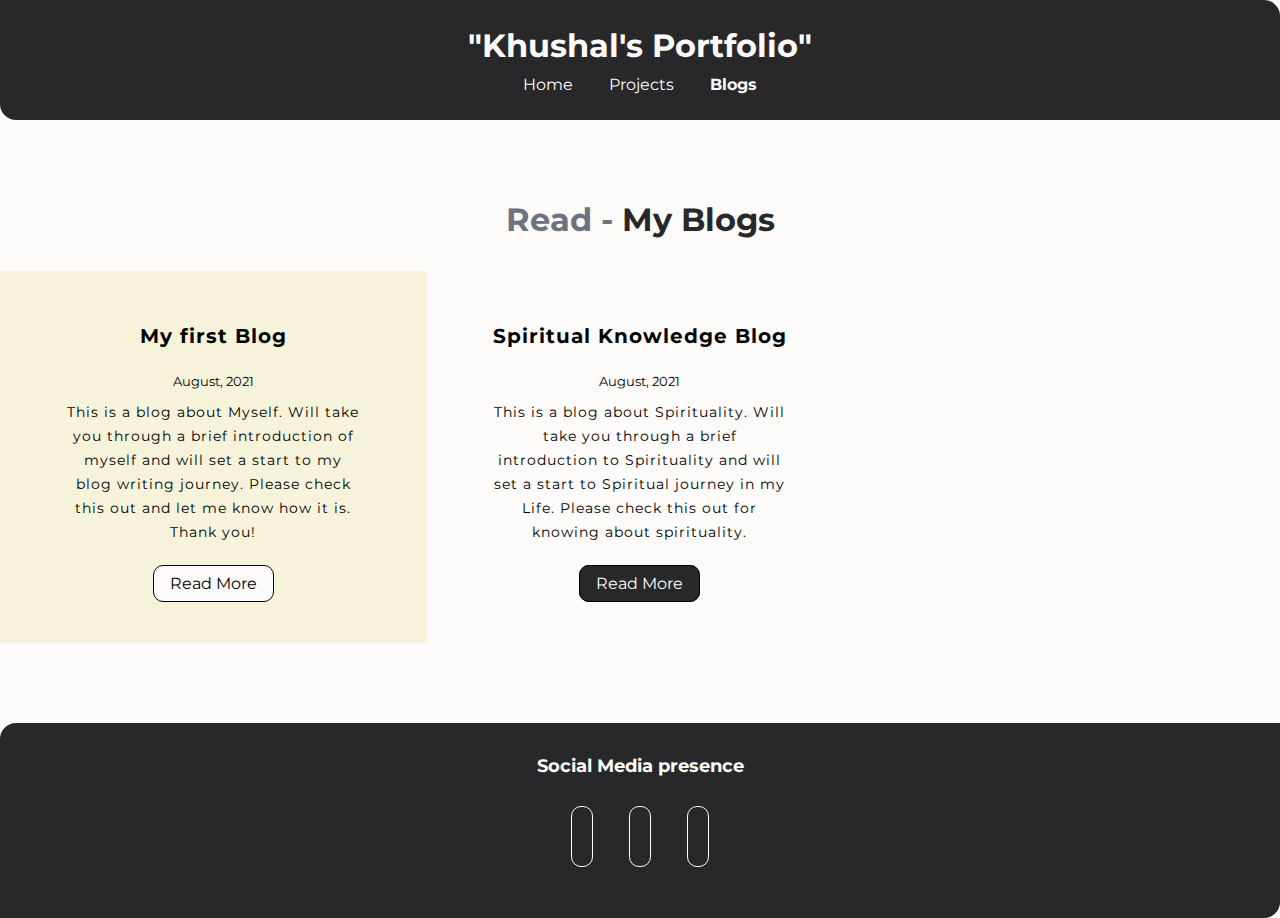
==== blog.html @ f7941032 "added more projects" ====
<!DOCTYPE html>
<html lang="en">
<head>
    <meta charset="UTF-8">
    <meta http-equiv="X-UA-Compatible" content="IE=edge">
    <meta name="viewport" content="width=device-width, initial-scale=1.0">
    <link rel="stylesheet" href="https://cdnjs.cloudflare.com/ajax/libs/font-awesome/6.1.1/css/all.min.css" integrity="sha512-KfkfwYDsLkIlwQp6LFnl8zNdLGxu9YAA1QvwINks4PhcElQSvqcyVLLD9aMhXd13uQjoXtEKNosOWaZqXgel0g==" crossorigin="anonymous" referrerpolicy="no-referrer" />
    <link href="style.css" rel="stylesheet"/>
    <title>Blogs | Khushal</title>
</head>
<body>

    <nav class="navigation container">
        <div class="nav-brand"><h1 class="size">"Khushal's Portfolio"</h1></div>
        <ul class="list-non-bullet nav-pills">
            <li class="list-item-inline">
                <a class="link" href="index.html">Home</a>
            </li>
            <li class="list-item-inline">
                <a class="link" href="project.html">Projects</a>
            </li>
            <li class="list-item-inline">
                <a class="link link-active" href="blog.html"><strong>Blogs</strong></a>
            </li>
        </ul>
    </nav>


    <header class="hero">
        <h1 class="hero-heading">Read - <span class="headingg
           "> My Blogs</span></h1>
           
    </header>
    <ul class="list-non-bullet projects-ul">
        <li class="section ow">
            <article class="showcase-list container container-center">
                <h1>
                    My first Blog
                </h1>
                <small>August, 2021</small>
                <p>
                    This is a blog about Myself.
                    Will take you through a brief introduction of myself and will set a 
                    start to my blog writing journey. Please check this out and let me know
                    how it is.
                    Thank you!
                </p>
                <div class="site-bttn">
                <a class="link link-primary" href="">Read More</a></div>
            </article>
        </li>

        <li class="section">
            <article class="showcase-list container container-center">
                <h1>
                    Spiritual Knowledge Blog
                </h1>
                <small>August, 2021</small>
                <p>
                    This is a blog about Spirituality.
                    Will take you through a brief introduction to Spirituality and will set a 
                    start to Spiritual journey in my Life. Please check this out for knowing about spirituality.
                </p>
                <div class="site-bttn">
                <a class="link link-secondary" href="/">Read More</a></div>
            </article>
        </li>
    </ul>

    <footer class="footer">
        <div class="footer-header">Social Media presence</div>
        <ul class="social-links">
            <li class="list-item-inline">
                <a class="link" href="https://github.com/khushal-ingle" target="_blank"><i class="fa-brands fa-github"></i></a>
            </li>
    
            <li class="list-item-inline">
                <a class="link"href=" " target="_blank"><i class="fa-brands fa-linkedin"></i></a>
    
            </li>
         
            <li class="list-item-inline"><a class="link" href="https://www.instagram.com/_khushal_01/" target="_blank"><i class="fa-brands fa-instagram"></i>
            </a>
            </li> 
        </ul>
    </footer>
</body>
</html>
---- style.css ----
@import url('https://fonts.googleapis.com/css2?family=Montserrat:wght@400;700&display=swap');
@import url('https://fonts.googleapis.com/css2?family=Poppins:wght@200;400&display=swap');
*{
    padding: 0px;
    margin: 0px;
    box-sizing: border-box ;
}
body {
    font-family: 'Montserrat', sans-serif;
    margin: 0;
    background-color: var(--matte-white);
}

hr {
    margin: 2rem 0rem;
}

:root {
    --matte-black: #28282B;
    --off-white:#f7f3db;
    --matte-white:#FDFBF9;
}

.nav-pills{
    margin-bottom: 10px;
}

/* Spaces */

.margin-md{
        margin: 2rem;
    }
    
/* Container */
.container {
    text-align: center;
    padding: 0rem 1rem;
    /* padding-left: 1rem;
    padding-right: 1rem; */
}

.container-fluid {
    max-width: 650px;
    margin: auto;
}

.container-center {
    max-width: 650px;
    margin: auto;
}

/* Links */

.link{
    box-sizing: border-box;
    text-decoration: none;
    padding: 0.5rem 0.5rem;
    margin-top: 5rem;
    margin-bottom: 1rem;
    color:var(--matte-white);

}


.link-primary {
    text-decoration: none;
    color: #000000;
    border-radius: 10px;
    border: 1px solid #000000;
    text-decoration: none;
    padding: 0.5rem 1rem;
    background:var(--matte-white);
    /* border-bottom: #000000 solid 5px */
}

.link-secondary {
    text-decoration: none;
    background-color: var(--matte-black);
    border: #000000 solid 1px;
    /* border-bottom: #000000 solid 5px; */
    border-radius: 10px;
    color: var(--matte-white);
    padding: 0.5rem 1rem;
}
.projects-ul .section{
    padding: 50px 0;
}
.projects-ul {
    display: flex;
    flex-wrap: wrap;
}
li.section {
    width: 33.33%;
    padding: 0px 15px !important;
    margin-bottom: 30px;
}
.projects-ul .section .container {
    padding: 50px;
    height: 100%;
    position: relative;
    z-index: 21;
}
.projects-ul .section .container::before{
    content: '';
    position: absolute;
    width: 100%;
    height: 100%;
    left: 10px;
    top: 10px;
    z-index: -1;
    border: #000000 solid 1px;
    visibility: hidden;
}
.projects-ul .section .container:hover::before{
    visibility: visible;
}
.projects-ul h1 {
    font-size: 20px;
    line-height: 30px;
    letter-spacing: 1px;
}
/* Lists */

.list-non-bullet {
    list-style: none;
    padding: 0;

}

.list-item-inline {
    display: inline;
    padding: 0rem 0.5rem;
}

/* Navigation */

.navigation {
    background-color: var(--matte-black);
    color: var(--matte-white);
    padding: 1rem;
    border-bottom-left-radius: 1rem;
    border-top-right-radius: 1rem;
}

.navigation .link {
    color: var(--matte-white);
}


.navigation .nav-brand {
    font-weight: bold;

}




/* header */

.hero {
    padding: 2rem;
    padding-top: 5rem;

}
.site-bttn {
    margin: 30px 0 0;
}
.footer {
    margin-top: 50px;
}
.hero .hero-img {
    max-width: 350px;
    display: block;
    margin: auto;
    margin-bottom: 40px;
}
section.section {
    padding: 50px 0;
    border: #ffffff solid 20px;
    position: relative;
    z-index: 21;
}
section.section:before {
    content: '';
    position: absolute;
    width: 100%;
    height: 100%;
    left: 10px;
    top: 10px;
    z-index: -1;
    border: #000000 solid 1px;
}
.hero .hero-heading {
    text-align: center;
    font-size: 2rem;
    color: #6B7280;
}

.hero .hero-heading .headingg {
    color: var(--matte-black);
}

/* Sections */

.section h1 {
    text-align: center;
    margin-bottom: 20px;
    margin-top: 0px;
}

.ow {
    background-color: var(--off-white);

}

.centers {
    min-width: 600px;
    margin: auto;
}


/* footers */
.footer{
    background-color:var(--matte-black);
    padding: 2rem 1rem;
    text-align: center;
    color: var(--matte-white);
    border-bottom-right-radius: 1rem;
    border-top-left-radius: 1rem;
} 

.footer {
    color: var(--matte-white);
}

.footer .footer-header{
    margin: 0rem 0rem 1rem 0rem;
    font-weight: bold;
    font-size: large;
}
.footer ul{
    color: var(--matte-white);
    padding-inline-start: 0px;
    margin: 40px 0px 30px 0px;


}

.footer li a.link{
    font-size: 2rem;
    padding: 10px;
    margin: 10px;
    border: 1px solid var(--matte-white);
    border-radius: 10px;
}

.size{
    font-size: 2rem;
    margin: 10px 0px;
}
p {
    line-height: 24px;
    letter-spacing: 1px;
    font-size: 14px;
}
.section p{
    margin-top: 10px;
}
@media only screen and (max-width:1170px){
.projects-ul .section .container{
    padding: 30px;
}
.link-secondary, .link-primary{
    font-size: 13px;
}
}
@media only screen and (max-width:950px){
.link-secondary, .link-primary{
    width: 100%;
    display: block;
    margin: 10px 0;
}
}
@media only screen and (max-width:850px){
.projects-ul .section .container {
    padding: 20px;
}
}
@media only screen and (max-width:767px){
li.section {
    width: 100%;
}
}
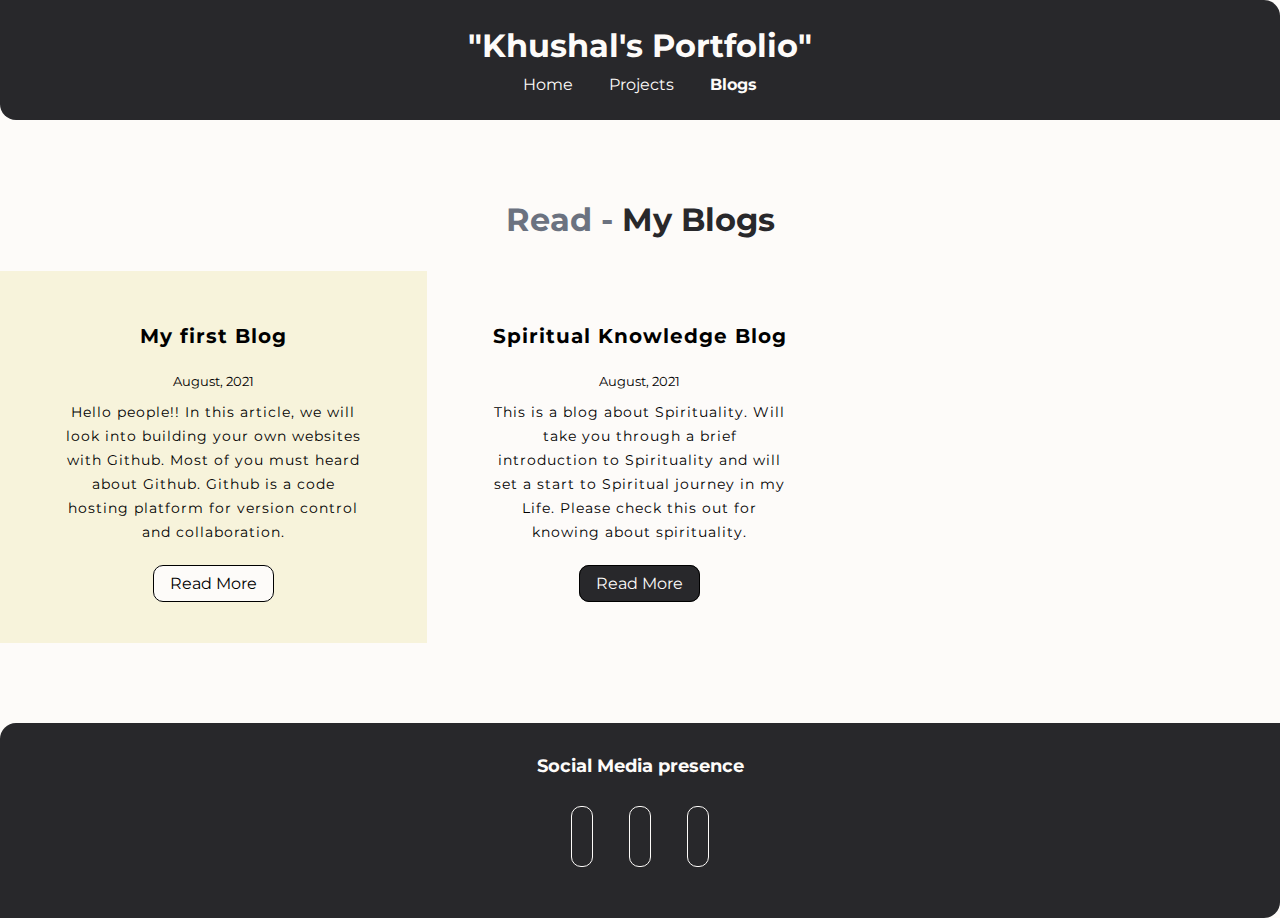
==== commit a7b8a2e8: "added : github blog" ====
--- a/blog.html
+++ b/blog.html
@@ -39,14 +39,10 @@
                 </h1>
                 <small>August, 2021</small>
                 <p>
-                    This is a blog about Myself.
-                    Will take you through a brief introduction of myself and will set a 
-                    start to my blog writing journey. Please check this out and let me know
-                    how it is.
-                    Thank you!
+                    Hello people!! In this article, we will look into building your own websites with Github. Most of you must heard about Github. Github is a code hosting platform for version control and collaboration.
                 </p>
                 <div class="site-bttn">
-                <a class="link link-primary" href="">Read More</a></div>
+                <a class="link link-primary" href="https://postblog-01.blogspot.com/2022/08/hello-people-in-this-article-we-will.html">Read More</a></div>
             </article>
         </li>
 
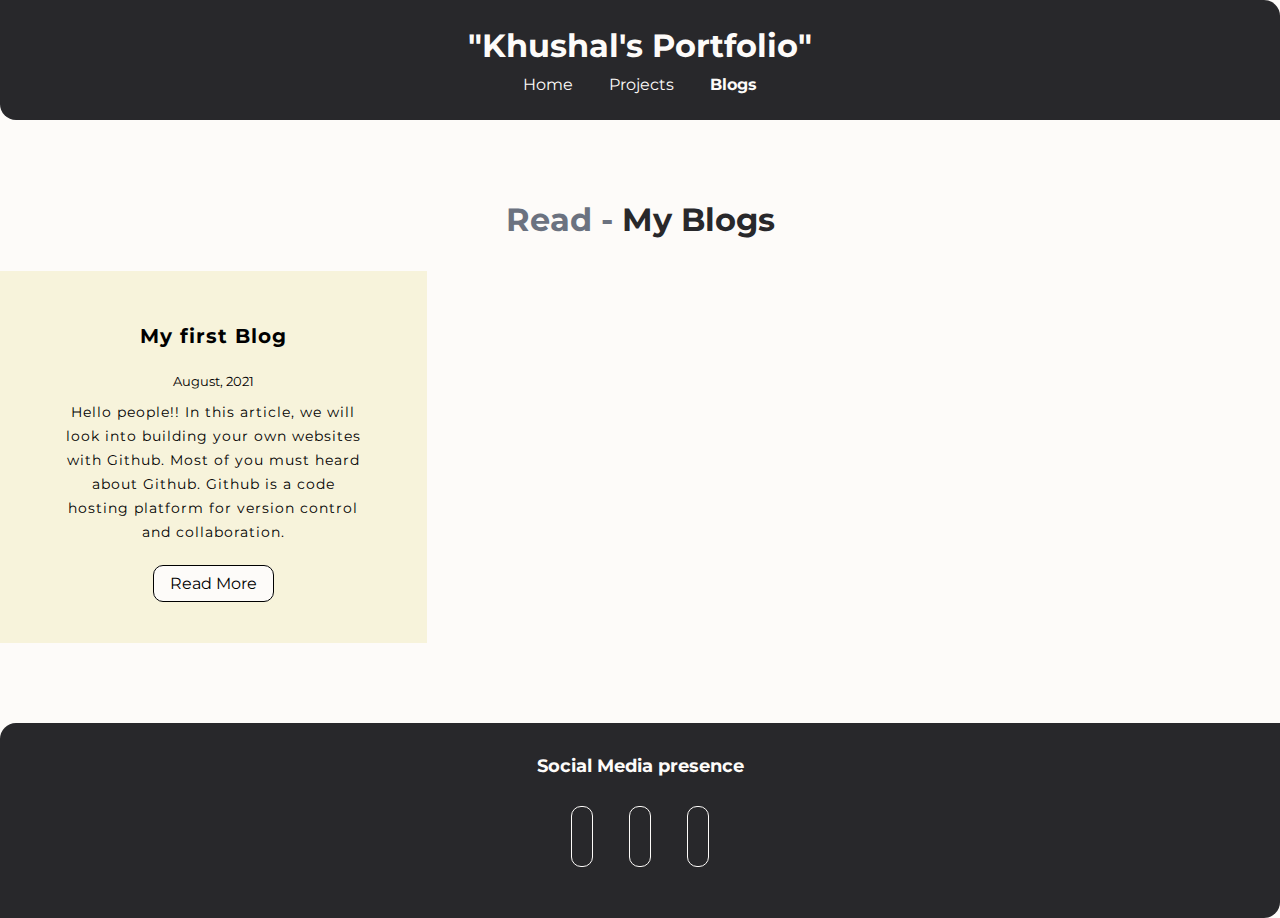
==== commit dd88315e: "remove : dummy blog" ====
--- a/blog.html
+++ b/blog.html
@@ -46,7 +46,7 @@
             </article>
         </li>
 
-        <li class="section">
+        <!-- <li class="section">
             <article class="showcase-list container container-center">
                 <h1>
                     Spiritual Knowledge Blog
@@ -60,7 +60,7 @@
                 <div class="site-bttn">
                 <a class="link link-secondary" href="/">Read More</a></div>
             </article>
-        </li>
+        </li> -->
     </ul>
 
     <footer class="footer">
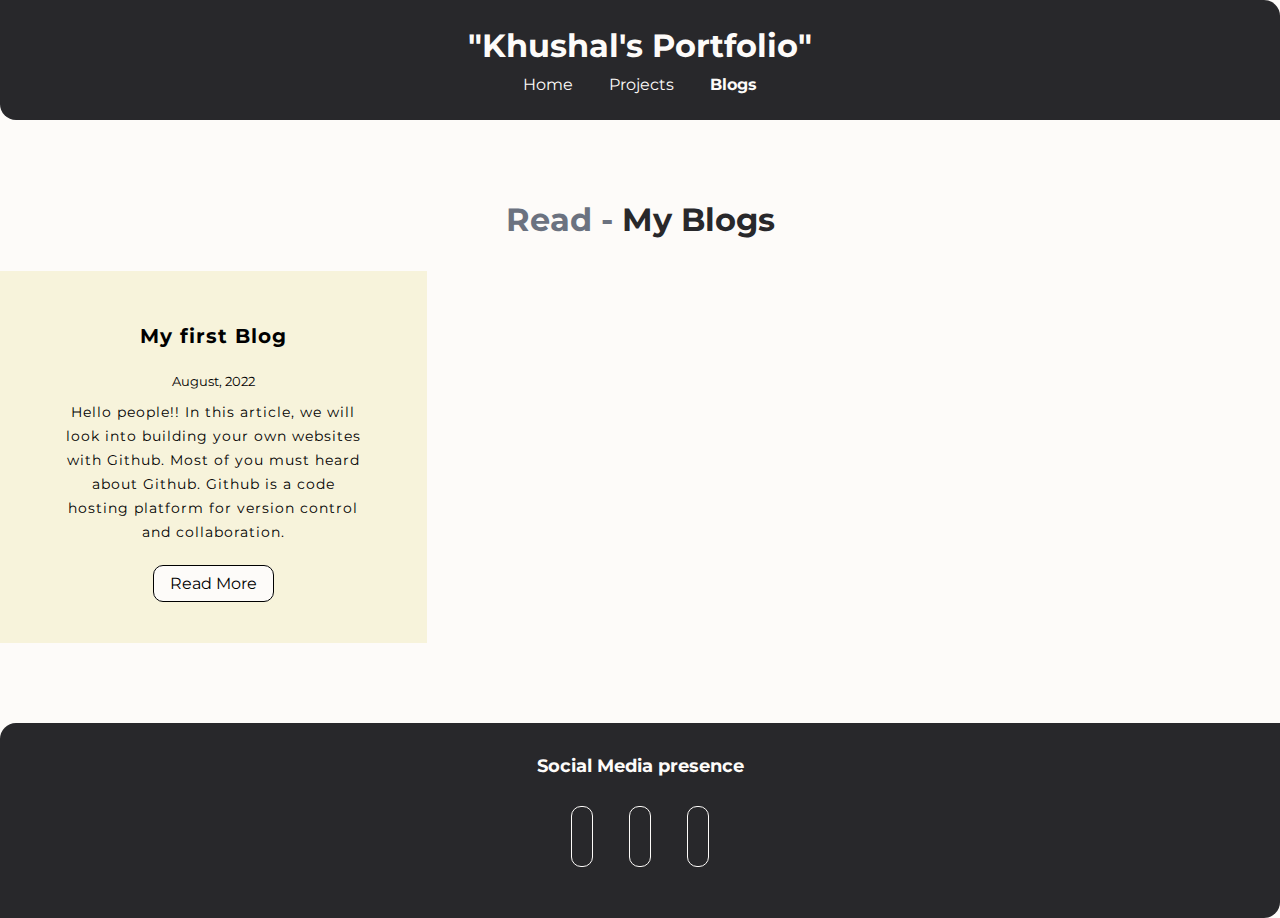
==== commit 8333cf11: "changes in content" ====
--- a/blog.html
+++ b/blog.html
@@ -37,7 +37,7 @@
                 <h1>
                     My first Blog
                 </h1>
-                <small>August, 2021</small>
+                <small>August, 2022</small>
                 <p>
                     Hello people!! In this article, we will look into building your own websites with Github. Most of you must heard about Github. Github is a code hosting platform for version control and collaboration.
                 </p>
@@ -71,7 +71,7 @@
             </li>
     
             <li class="list-item-inline">
-                <a class="link"href=" " target="_blank"><i class="fa-brands fa-linkedin"></i></a>
+                <a class="link"href="https://www.linkedin.com/in/khushal-ingle-820b06241/" target="_blank"><i class="fa-brands fa-linkedin"></i></a>
     
             </li>
          
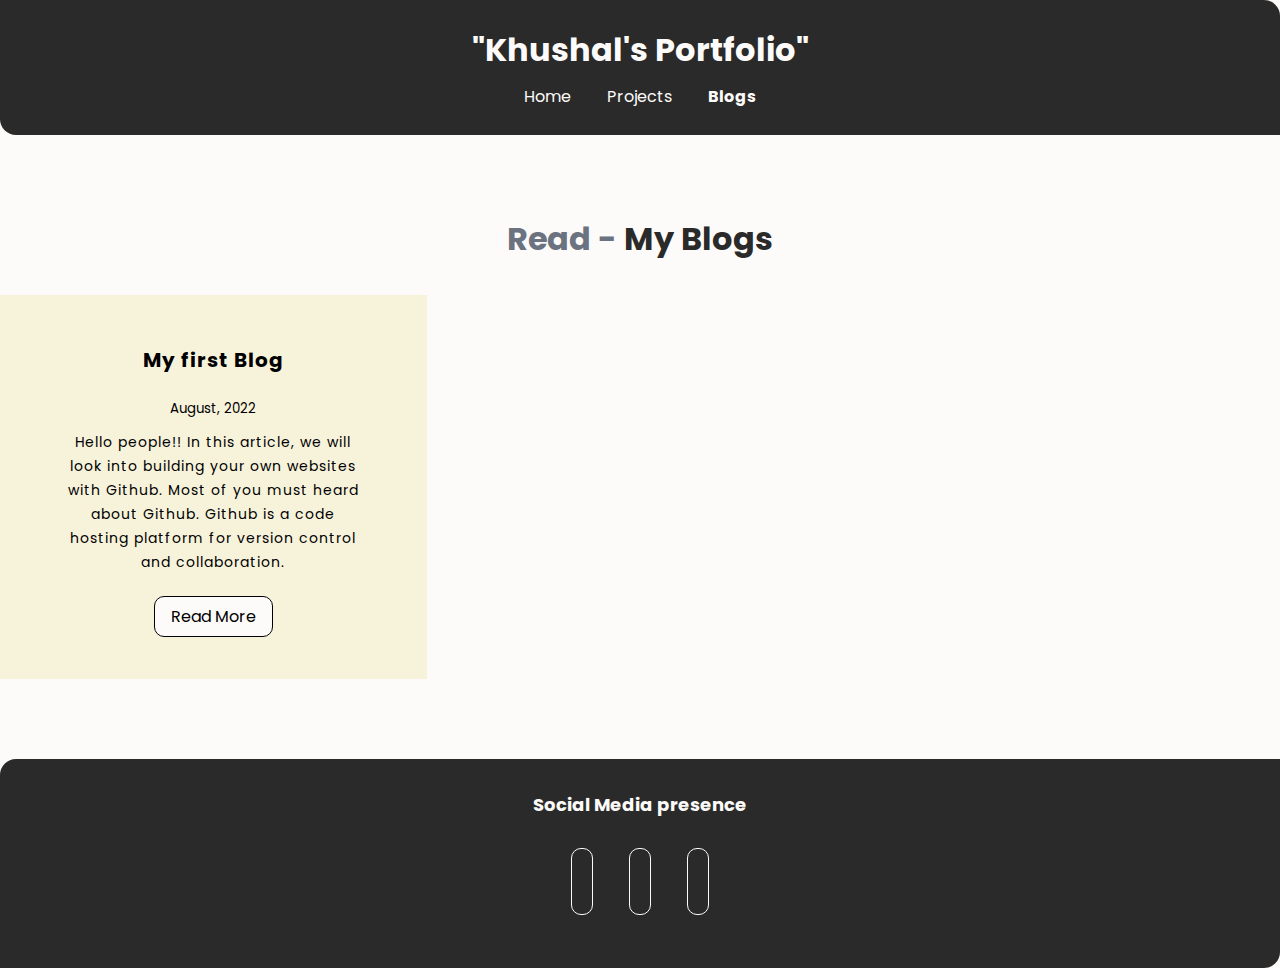
==== commit ef33bb7c: "ads script" ====
--- a/blog.html
+++ b/blog.html
@@ -1,6 +1,8 @@
 <!DOCTYPE html>
 <html lang="en">
 <head>
+    <script async src="https://pagead2.googlesyndication.com/pagead/js/adsbygoogle.js?client=ca-pub-5421976136183643"
+     crossorigin="anonymous"></script>
     <meta charset="UTF-8">
     <meta http-equiv="X-UA-Compatible" content="IE=edge">
     <meta name="viewport" content="width=device-width, initial-scale=1.0">
--- a/style.css
+++ b/style.css
@@ -1,12 +1,11 @@
-@import url('https://fonts.googleapis.com/css2?family=Montserrat:wght@400;700&display=swap');
-@import url('https://fonts.googleapis.com/css2?family=Poppins:wght@200;400&display=swap');
+@import url('https://fonts.googleapis.com/css2?family=Poppins:wght@200&display=swap');
 *{
     padding: 0px;
     margin: 0px;
     box-sizing: border-box ;
 }
 body {
-    font-family: 'Montserrat', sans-serif;
+    font-family: "Poppins", sans-serif;
     margin: 0;
     background-color: var(--matte-white);
 }
@@ -16,7 +15,7 @@
 }
 
 :root {
-    --matte-black: #28282B;
+    --matte-black: #2a2a2a;
     --off-white:#f7f3db;
     --matte-white:#FDFBF9;
 }
